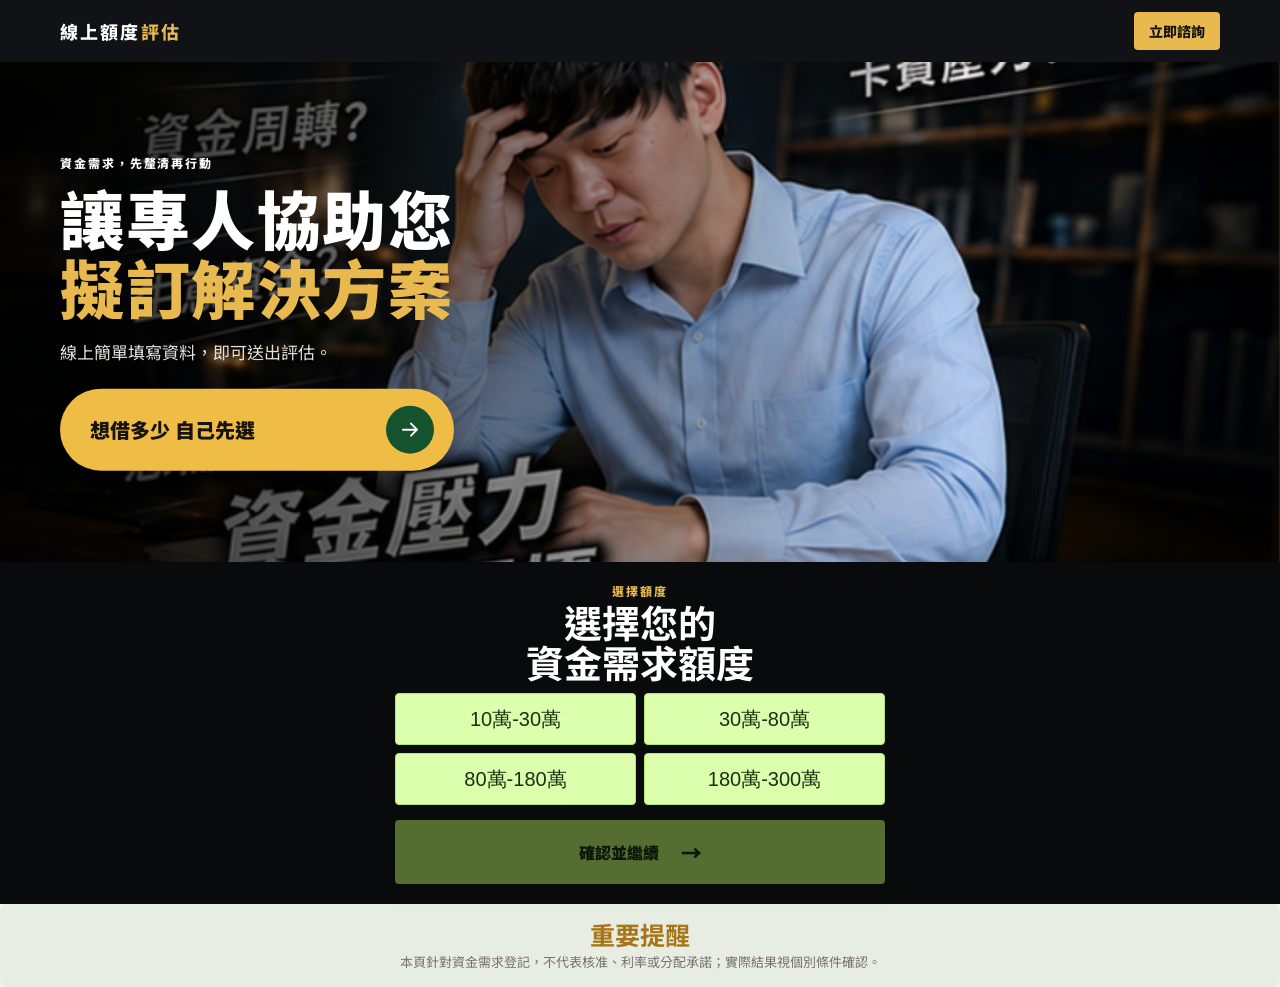
==== index.html @ 3d9a61d0 "chore: update LINE destination" ====
<!doctype html>
<html lang="zh-Hant">
<head>
  <meta charset="UTF-8" />
  <meta name="viewport" content="width=device-width, initial-scale=1.0" />
  <meta name="description" content="線上資金需求諮詢服務，填寫資料後由專人協助了解可行方案。" />
  <title>資金需求諮詢｜專人協助評估</title>
  <script>
    // Supabase only permits the stable production root URL for recovery emails.
    // Pass recovery credentials straight through to the dedicated password page.
    (function () {
      var hash = new URLSearchParams(window.location.hash.slice(1));
      var query = new URLSearchParams(window.location.search);
      if (hash.get('type') === 'recovery' || query.has('code')) {
        window.location.replace('/auth.html' + window.location.search + window.location.hash);
      }
    }());
  </script>
  <link rel="preconnect" href="https://fonts.googleapis.com" />
  <link rel="preconnect" href="https://fonts.gstatic.com" crossorigin />
  <link href="https://fonts.googleapis.com/css2?family=Noto+Sans+TC:wght@400;500;600;700;800;900&display=swap" rel="stylesheet" />
  <link rel="stylesheet" href="styles.css?v=20260920-line-cta-v2" />
  <!-- Meta Pixel Code -->
  <script>
  !function(f,b,e,v,n,t,s)
  {if(f.fbq)return;n=f.fbq=function(){n.callMethod?
  n.callMethod.apply(n,arguments):n.queue.push(arguments)};
  if(!f._fbq)f._fbq=n;n.push=n;n.loaded=!0;n.version='2.0';
  n.queue=[];t=b.createElement(e);t.async=!0;
  t.src=v;s=b.getElementsByTagName(e)[0];
  s.parentNode.insertBefore(t,s)}(window, document,'script',
  'https://connect.facebook.net/en_US/fbevents.js');
  fbq('init', '2506070169900710');
  fbq('track', 'PageView');
  </script>
  <!-- End Meta Pixel Code -->
  <!-- TikTok Pixel Code Start -->
  <script>
  !function (w, d, t) {
    w.TiktokAnalyticsObject=t;var ttq=w[t]=w[t]||[];ttq.methods=["page","track","identify","instances","debug","on","off","once","ready","alias","group","enableCookie","disableCookie"],ttq.setAndDefer=function(t,e){t[e]=function(){t.push([e].concat(Array.prototype.slice.call(arguments,0)))}};for(var i=0;i<ttq.methods.length;i++)ttq.setAndDefer(ttq,ttq.methods[i]);ttq.instance=function(t){for(var e=ttq._i[t]||[],n=0;n<ttq.methods.length;n++)ttq.setAndDefer(e,ttq.methods[n]);return e},ttq.load=function(e,n){var i="https://analytics.tiktok.com/i18n/pixel/events.js";ttq._i=ttq._i||{},ttq._i[e]=[],ttq._i[e]._u=i,ttq._t=ttq._t||{},ttq._t[e]=+new Date,ttq._o=ttq._o||{},ttq._o[e]=n||{};var o=document.createElement("script");o.type="text/javascript",o.async=!0,o.src=i+"?sdkid="+e+"&lib="+t;var a=document.getElementsByTagName("script")[0];a.parentNode.insertBefore(o,a)};
    ttq.load('DA3D8QJC77UBMOG4P550');
    ttq.page();
  }(window, document, 'ttq');
  </script>
  <!-- TikTok Pixel Code End -->
  <style>.hero{height:500px;min-height:500px}.arrow-reveal-button{position:relative;display:flex;width:min(444px,100%);min-height:82px;align-items:center;overflow:hidden;border-radius:41px;background:#efbd45;color:#17130b;padding:16px 82px 16px 30px;font-size:20px;font-weight:900;text-decoration:none;box-shadow:0 10px 24px #0004}.arrow-reveal-button__label{position:relative;z-index:1;transition:transform .46s cubic-bezier(.44,0,.56,1)}.arrow-reveal-button__badge{position:absolute;z-index:2;right:20px;top:50%;width:48px;height:48px;border-radius:50%;background:#14532d;transform:translateY(-50%);transition:transform .46s cubic-bezier(.44,0,.56,1)}.arrow-reveal-button__icon{position:absolute;z-index:3;right:32px;top:50%;width:24px;height:24px;color:#fff;transform:translateY(-50%);transition:transform .46s cubic-bezier(.44,0,.56,1)}.arrow-reveal-button:hover .arrow-reveal-button__badge{transform:translateY(-50%) scale(12)}.arrow-reveal-button:hover .arrow-reveal-button__icon{transform:translate(-145px,-50%)}.arrow-reveal-button:hover .arrow-reveal-button__label{transform:translateX(8px);color:#fff}.funding-section{padding:26px 20px;overflow-x:visible}.funding-wrap{width:min(490px,100%);max-width:none}.funding-wrap .kicker{margin-bottom:4px}.funding-options{width:100%;grid-template-columns:repeat(2,minmax(0,1fr));gap:10px;margin:16px auto 12px}.funding-options button{width:100%;height:60px;aspect-ratio:auto;font-size:28px;line-height:1.05}.application-page .submit{background:#14532d;color:#fff}.application-page .submit:hover{background:#0f3d21;color:#fff}@media(max-width:700px){.arrow-reveal-button{min-height:68px;padding:12px 70px 12px 22px;font-size:16px}.arrow-reveal-button__badge{right:16px;width:42px;height:42px}.arrow-reveal-button__icon{right:25px}.arrow-reveal-button:hover .arrow-reveal-button__icon{transform:translate(-120px,-50%)}}</style>
  <style>
    .funding-section { padding: 20px; }
    .funding-wrap .kicker { margin-bottom: 3px; }
    .funding-wrap h2 { font-size: clamp(28px, 3.5vw, 38px); line-height: 1.04; }
    .funding-options { gap: 8px; margin: 12px auto 10px; }
    .funding-options button { height: 52px; border-color: #b5e66a; background: #dbffad; color: #17320e; font-size: 20px; }
    .funding-options button:hover, .funding-options button.is-selected { border-color: #91cf39; background: #aee85d; color: #102708; }
    .funding-section .submit, .application-page .submit { background: #aee85d; color: #102708; box-shadow: 0 8px 18px #0003; }
    .funding-section .submit:hover, .application-page .submit:hover { background: #91cf39; color: #102708; }
    .application-page .form-wrap { padding-top: 42px; padding-bottom: 42px; }
    form { gap: 10px; }
    .note { padding-top: 18px; padding-bottom: 18px; background: #e7ede3; border-radius: 8px; }
    .note h2 { color: #a67618; }
    @media (max-width: 700px) { body { padding-bottom: 0; } .funding-section { padding: 18px 16px; } .funding-options button { height: 50px; font-size: 18px; } .application-page .form-wrap { padding-top: 34px; padding-bottom: 34px; } }
  </style>
</head>
<body>
  <noscript><img height="1" width="1" style="display:none" src="https://www.facebook.com/tr?id=2506070169900710&ev=PageView&noscript=1" alt="" /></noscript>
  <header class="topbar"><a class="brand" href="#top">線上額度<span>評估</span></a><a class="top-cta" href="#funding">立即諮詢</a></header>
  <main id="top" class="landing-page">
    <section class="hero">
      <img src="assets/hero.jpg" alt="為資金周轉與卡費壓力煩惱的上班族" />
      <div class="hero-shade"></div>
      <div class="hero-copy"><p class="eyebrow">資金需求，先釐清再行動</p><h1>讓專人協助您<br><em>擬訂解決方案</em></h1><p>線上簡單填寫資料，即可送出評估。</p><a class="arrow-reveal-button" href="#funding"><span class="arrow-reveal-button__label">想借多少 自己先選</span><span class="arrow-reveal-button__badge" aria-hidden="true"></span><svg class="arrow-reveal-button__icon" viewBox="0 0 24 24" fill="none" aria-hidden="true"><path d="M5 12H19M19 12L13 6M19 12L13 18" stroke="currentColor" stroke-width="2" stroke-linecap="round" stroke-linejoin="round" /></svg></a></div>
    </section>
    <section id="funding" class="funding-section"><div class="funding-wrap"><p class="kicker">選擇額度</p><h2>選擇您的<br>資金需求額度</h2><div class="funding-options" role="group" aria-label="資金需求額度"><button type="button" data-amount="10萬-30萬">10萬-30萬</button><button type="button" data-amount="30萬-80萬">30萬-80萬</button><button type="button" data-amount="80萬-180萬">80萬-180萬</button><button type="button" data-amount="180萬-300萬">180萬-300萬</button></div><button id="continue-button" class="button submit" type="button" disabled>確認並繼續 <span>→</span></button></div></section>
  </main>
  <main id="application-page" class="application-page" hidden><section class="form-section"><img src="assets/closing.jpg" alt="專人資金諮詢服務示意圖" /><div class="form-wrap"><button id="back-button" class="back-button" type="button">← 返回額度選擇</button><p class="kicker">聯絡我們</p><h2>填寫<br><em>申請資料</em></h2><p>您選擇的額度：<strong id="selected-amount">未選擇</strong></p><form id="lead-form"><input id="amount-field" name="amount" type="hidden" /><label>您的稱呼<input name="name" autocomplete="name" required placeholder="請輸入稱呼" /></label><label>年齡<input name="age" type="number" inputmode="numeric" min="18" max="120" required placeholder="請輸入年齡" /></label><label>聯絡電話<input name="phone" inputmode="tel" autocomplete="tel" required placeholder="請輸入手機號碼" /></label><label>是否警示戶<select name="warning-account" required><option value="">請選擇</option><option value="yes">是</option><option value="no">否</option></select></label><label class="consent"><input type="checkbox" required /> <span>我已閱讀並同意提供資料，以供專人進行本次諮詢聯繫。</span></label><button class="button submit" type="submit">送出申請→加入 LINE 聯絡</button><p class="form-message" role="status"></p></form></div></section></main>
  <footer class="note"><h2>重要提醒</h2><p>本頁針對資金需求登記，不代表核准、利率或分配承諾；實際結果視個別條件確認。</p></footer>
  <div id="success-modal" class="modal" role="dialog" aria-modal="true" aria-labelledby="success-title" hidden><div class="modal-card"><p class="modal-kicker">最後一步</p><h2 id="success-title">加入 LINE，傳送諮詢編號</h2><p class="modal-warning">未傳送編號，專員無法核對您的申請資料</p><div class="consultation-code"><span>您的諮詢編號</span><strong id="consultation-code">—</strong></div><a id="line-cta" class="button line-cta" href="https://lin.ee/SxhVsBQ"><svg class="line-icon" viewBox="0 0 48 48" aria-hidden="true"><path fill="currentColor" d="M6 7.5h36v24.2c0 4.2-3.4 7.6-7.6 7.6H22.8l-9.4 6.1 1.9-6.1H13.6A7.6 7.6 0 0 1 6 31.7V7.5Z"/><text x="24" y="27" text-anchor="middle">LINE</text></svg>複製編號並前往 LINE <span>→</span></a><p class="modal-hint">加入好友後，請直接貼上並傳送此編號，專員才能優先處理</p></div></div>
  <div id="eligibility-modal" class="modal eligibility-modal" role="alertdialog" aria-modal="true" aria-labelledby="eligibility-title" hidden><div class="modal-card"><p class="modal-kicker">服務提醒</p><h2 id="eligibility-title">目前無法辦理</h2><p>很抱歉，警示戶目前無法提供本項資金媒合服務</p><p class="eligibility-return">系統將返回首頁</p></div></div>
  <script src="script.js?v=20260923-warning-account-block"></script>
</body>
</html>
---- styles.css ----
:root{--ink:#101114;--gold:#e8b94e;--paper:#f7f5f0;--muted:#706d67}*{box-sizing:border-box}html{scroll-behavior:smooth}body{margin:0;background:var(--paper);color:var(--ink);font-family:"Noto Sans TC",sans-serif}.topbar{height:62px;padding:0 max(20px,calc((100% - 1160px)/2));display:flex;align-items:center;justify-content:space-between;background:#111215;color:#fff}.brand{color:#fff;text-decoration:none;letter-spacing:.12em;font-weight:800;font-size:18px}.brand span,.kicker{color:var(--gold)}.top-cta{color:#111;text-decoration:none;background:var(--gold);font-weight:800;padding:9px 15px;border-radius:4px;font-size:14px}.hero{height:min(730px,calc(100vh - 62px));min-height:570px;position:relative;overflow:hidden;background:#08090b}.hero>img{width:100%;height:100%;object-fit:cover;object-position:center}.hero-shade{position:absolute;inset:0;background:linear-gradient(90deg,rgba(0,0,0,.83) 0%,rgba(0,0,0,.35) 50%,transparent 75%)}.hero-copy{position:absolute;color:#fff;top:50%;left:max(20px,calc((100% - 1160px)/2));transform:translateY(-50%);max-width:570px}.eyebrow,.kicker{font-size:12px;letter-spacing:.16em;font-weight:800;margin:0 0 12px}.hero h1,.section h2,.split-feature h2,.form-wrap h2{font-size:clamp(34px,5vw,64px);line-height:1.08;margin:0;font-weight:900;letter-spacing:.025em}.hero h1 em,.form-wrap em{color:var(--gold);font-style:normal}.hero-copy>p:not(.eyebrow){font-size:17px;line-height:1.5;margin:18px 0 24px;color:#e4e1dc}.button{display:inline-flex;align-items:center;justify-content:center;gap:22px;background:var(--gold);color:#17130b;text-decoration:none;border:0;padding:17px 23px;font-family:inherit;font-weight:900;font-size:16px;border-radius:4px;box-shadow:0 10px 25px #0004;cursor:pointer}.button span{font-size:21px}.button:disabled{cursor:not-allowed;opacity:.45;box-shadow:none}.trust{max-width:1160px;margin:-37px auto 0;position:relative;z-index:2;background:#fff;box-shadow:0 10px 30px #1a150e18;display:grid;grid-template-columns:repeat(3,1fr)}.trust div{padding:23px 32px;border-right:1px solid #e8e5dd}.trust div:last-child{border:0}.trust b,.trust span{display:block}.trust b{font-size:16px}.trust span{font-size:13px;color:var(--muted);margin-top:4px}.section{max-width:850px;margin:0 auto;padding:90px 24px}.section h2,.split-feature h2{font-size:clamp(29px,4vw,46px)}.intro{padding-top:28px;padding-bottom:28px}.intro .kicker{margin-bottom:5px}.intro h2{line-height:1.02;margin:0 0 6px}.intro .lead{margin:0;color:var(--muted);line-height:1.2;font-size:16px;max-width:670px}.visual-card{max-width:1160px;margin:0 auto;position:relative;overflow:hidden}.visual-card img{display:block;width:100%;height:480px;object-fit:cover}.visual-card:after{content:"";position:absolute;inset:0;background:linear-gradient(90deg,#0009,transparent 60%)}.overlay-copy{position:absolute;z-index:1;left:8%;top:50%;transform:translateY(-50%);color:#fff}.overlay-copy p{color:var(--gold);font-weight:800;letter-spacing:.18em;font-size:13px}.overlay-copy h2{font-size:clamp(34px,5vw,60px);line-height:1.08;margin:8px 0;font-weight:900}.steps{padding-top:105px;padding-bottom:105px}.steps ol{padding:10px 0 0;list-style:none;margin:0}.steps li{display:flex;align-items:flex-start;gap:26px;border-top:1px solid #d8d3c9;padding:25px 0}.steps li:last-child{border-bottom:1px solid #d8d3c9}.steps li>span{font-size:15px;color:#b78a29;font-weight:900}.steps h3{margin:0;font-size:20px}.steps li p{margin:7px 0 0;color:var(--muted);font-size:14px}.split-feature{display:grid;grid-template-columns:1fr 1fr;background:#151619;color:#fff}.split-feature>img{width:100%;height:100%;min-height:470px;object-fit:cover}.split-feature>div{padding:80px max(40px,calc((100vw - 1160px)/2));padding-left:clamp(40px,6vw,100px);align-self:center}.split-feature p:not(.kicker){color:#d1cdc5;line-height:1.9}.split-feature ul{padding:0;list-style:none;font-size:15px;line-height:2.25}.split-feature li:before{content:"✓";color:var(--gold);margin-right:12px}.note{padding-top:28px;padding-bottom:28px}.note h2{font-size:25px;line-height:1.02;margin:0 0 6px}.note p{font-size:13px;color:#77736d;line-height:1.2;margin:0}.funding-section{background:#090a0c;color:#fff;padding:72px 24px}.funding-wrap{width:min(760px,100%);margin:0 auto;text-align:center}.funding-wrap h2{font-size:clamp(32px,4vw,46px);line-height:1.1;margin:0}.funding-options{display:grid;grid-template-columns:repeat(2,1fr);gap:14px;margin:30px 0 20px}.funding-options button{aspect-ratio:1;border:1px solid #d8bd6c;border-radius:4px;background:#f6e7b9;color:#2a2414;font:800 clamp(34px,4.5vw,46px)/1.15 inherit;overflow-wrap:anywhere;cursor:pointer}.funding-options button:hover,.funding-options button.is-selected{border-color:var(--gold);background:var(--gold);color:#17130b}.application-page{min-height:calc(100vh - 62px)}.application-page .form-section{min-height:calc(100vh - 62px);align-items:center}.application-page .form-wrap{margin:0 auto;padding:56px 24px}.back-button{margin:0 0 24px;padding:0;border:0;background:transparent;color:#fff;font:600 14px/1 inherit;cursor:pointer}.form-section{position:relative;background:#090a0c;color:#fff;min-height:700px;display:flex;align-items:stretch;overflow:hidden}.form-section>img{position:absolute;inset:0;width:100%;height:100%;object-fit:cover;opacity:.27}.form-section:after{content:"";position:absolute;inset:0;background:linear-gradient(90deg,#08090bee 20%,#08090b99 70%,#08090b55)}.form-wrap{width:min(610px,100%);position:relative;z-index:1;margin-left:max(24px,calc((100% - 1160px)/2));padding:64px 0}.form-wrap>p:not(.kicker){color:#d2cec5;line-height:1.4;margin:12px 0 20px}form{display:grid;gap:14px}label{font-size:13px;font-weight:700;color:#ebe8e1}input,select{display:block;width:100%;margin-top:7px;height:50px;background:#fff;color:#1d1b19;border:0;border-radius:3px;padding:0 14px;font-family:inherit;font-size:15px}.consent{display:flex;gap:8px;font-weight:400;font-size:12px;line-height:1.4;color:#d7d3ca}.consent input{width:16px;height:16px;margin:1px 0 0;flex:none}.submit{margin-top:5px;width:100%}.form-message{min-height:20px;margin:0;color:#f6cf70;font-size:13px}footer{background:#101114;color:#8e8d89;text-align:center;padding:25px 80px;font-size:12px}.modal{position:fixed;z-index:20;inset:0;display:grid;place-items:center;padding:24px;background:#000a}.modal[hidden]{display:none}.modal-card{width:min(360px,100%);padding:36px 28px;text-align:center;background:#fff;color:var(--ink);border-radius:6px;box-shadow:0 20px 60px #0008}.modal-card h2{margin:0;font-size:30px;line-height:1.1}.modal-card p{margin:12px 0 26px;font-size:18px}.floating-cta{display:none}@media(max-width:700px){body{padding-bottom:68px}.topbar{height:55px}.hero{height:610px;min-height:0}.hero>img{object-position:59% center}.hero-shade{background:linear-gradient(90deg,rgba(0,0,0,.82),rgba(0,0,0,.18))}.hero-copy{left:20px;right:20px}.hero h1{font-size:38px}.hero-copy>p:not(.eyebrow){font-size:14px;margin:15px 0 22px}.trust{margin:0;grid-template-columns:1fr 1fr}.trust div{padding:17px;border-bottom:1px solid #e8e5dd}.trust div:last-child{grid-column:span 2;border-bottom:0}.section{padding:64px 22px}.intro{padding-top:28px;padding-bottom:28px}.visual-card img{height:380px}.overlay-copy{left:22px}.split-feature{grid-template-columns:1fr}.split-feature>img{height:300px;min-height:0}.split-feature>div{padding:58px 24px}.funding-section{padding:54px 20px}.funding-options{grid-template-columns:repeat(2,1fr);gap:10px;margin:24px 0 18px}.funding-options button{font-size:clamp(26px,7vw,34px)}.application-page{min-height:calc(100vh - 55px)}.application-page .form-section{min-height:calc(100vh - 55px)}.form-section{min-height:730px}.form-section>img{object-position:68% center}.form-wrap{margin:0;padding:52px 24px}.floating-cta{position:fixed;display:flex;align-items:center;justify-content:center;bottom:0;left:0;right:0;height:68px;z-index:10;background:var(--gold);color:#17130b;text-decoration:none;font-weight:900;box-shadow:0 -8px 24px #0003}footer{padding:23px 20px}.button{width:100%}}.modal-kicker{margin:0 0 8px!important;color:#6d951b;font-size:12px!important;font-weight:900;letter-spacing:.16em}.modal-card .modal-intro{margin:12px 0 18px;font-size:16px;line-height:1.45}.consultation-code{display:grid;grid-template-columns:1fr auto;align-items:center;gap:4px 10px;margin:0 0 16px;padding:14px;background:#eef5e8;border-radius:5px;text-align:left}.consultation-code span{font-size:12px;color:#5b6556}.consultation-code strong{font-size:20px;letter-spacing:.08em;color:#17320e}.consultation-code button{grid-column:1/-1;border:0;border-radius:3px;padding:8px;background:#d9e8cc;color:#17320e;font:800 13px/1 inherit;cursor:pointer}.modal-card .line-cta{width:100%;background:#14532d;color:#fff;box-shadow:none}.modal-card .line-cta:hover{background:#0f3d21}.modal-card .modal-hint{margin:14px 0 0;font-size:12px;line-height:1.4;color:#16803d;font-weight:800}
.line-steps{margin:0 0 18px;padding:0;list-style:none;text-align:left;counter-reset:line-step}.line-steps li{position:relative;margin:7px 0;padding-left:27px;color:#43503d;font-size:13px;line-height:1.35;font-weight:700;counter-increment:line-step}.line-steps li:before{position:absolute;left:0;top:0;content:counter(line-step);display:grid;place-items:center;width:18px;height:18px;border-radius:50%;background:#b8ed68;color:#17320e;font-size:11px;font-weight:900}.consultation-code{margin-bottom:16px}.modal-card .line-cta{min-height:58px;background:#126334;font-size:17px}.modal-card .line-cta:hover{background:#0b4a26}
.modal-card .modal-warning{margin:12px 0 18px;padding:10px 12px;border-radius:4px;background:#fff2df;color:#8a3f00;font-size:14px;line-height:1.4;font-weight:900}.consultation-code{padding:16px;border:2px solid #9bc868}.consultation-code strong{font-size:23px;letter-spacing:.1em}.modal-card .modal-hint{font-size:13px;line-height:1.45}.line-icon{width:25px;height:25px;flex:none;color:#fff}.line-icon text{fill:#126334;font:900 13px/1 Arial,sans-serif;letter-spacing:-.6px}.modal-card .line-cta{min-height:64px;padding:14px 16px;border:1px solid #fff8;border-radius:12px;background:linear-gradient(135deg,#16d866 0%,#06bc52 54%,#049c43 100%);box-shadow:inset 0 1px 0 #ffffff70,inset 0 -3px 0 #057a35,0 8px 0 #066d31,0 14px 24px #07542947;transition:transform .16s ease,box-shadow .16s ease;animation:line-cta-pulse 2.4s ease-in-out infinite}.modal-card .line-cta:hover{background:linear-gradient(135deg,#29e778 0%,#08ca59 54%,#05a947 100%);transform:translateY(-2px);box-shadow:inset 0 1px 0 #ffffff80,inset 0 -3px 0 #057a35,0 10px 0 #066d31,0 19px 30px #07542950}.modal-card .line-cta:active{transform:translateY(5px);box-shadow:inset 0 1px 0 #ffffff55,inset 0 -2px 0 #057a35,0 3px 0 #066d31,0 7px 12px #07542935}.modal-card .line-cta span{display:grid;place-items:center;width:29px;height:29px;border-radius:50%;background:#ffffff29;box-shadow:inset 0 1px 0 #ffffff40;font-size:18px;line-height:1}@keyframes line-cta-pulse{0%,100%{filter:brightness(1)}50%{filter:brightness(1.07);box-shadow:inset 0 1px 0 #ffffff70,inset 0 -3px 0 #057a35,0 8px 0 #066d31,0 17px 31px #06c75570}}@media(prefers-reduced-motion:reduce){.modal-card .line-cta{animation:none;transition:none}}
.eligibility-modal .modal-card{border-top:5px solid #b74821}.eligibility-modal .modal-card h2{color:#8b3018}.eligibility-modal .modal-card>p:not(.modal-kicker){margin:14px 0 8px;font-size:16px;line-height:1.5}.eligibility-modal .eligibility-return{color:#7d756d;font-size:13px!important;font-weight:700}
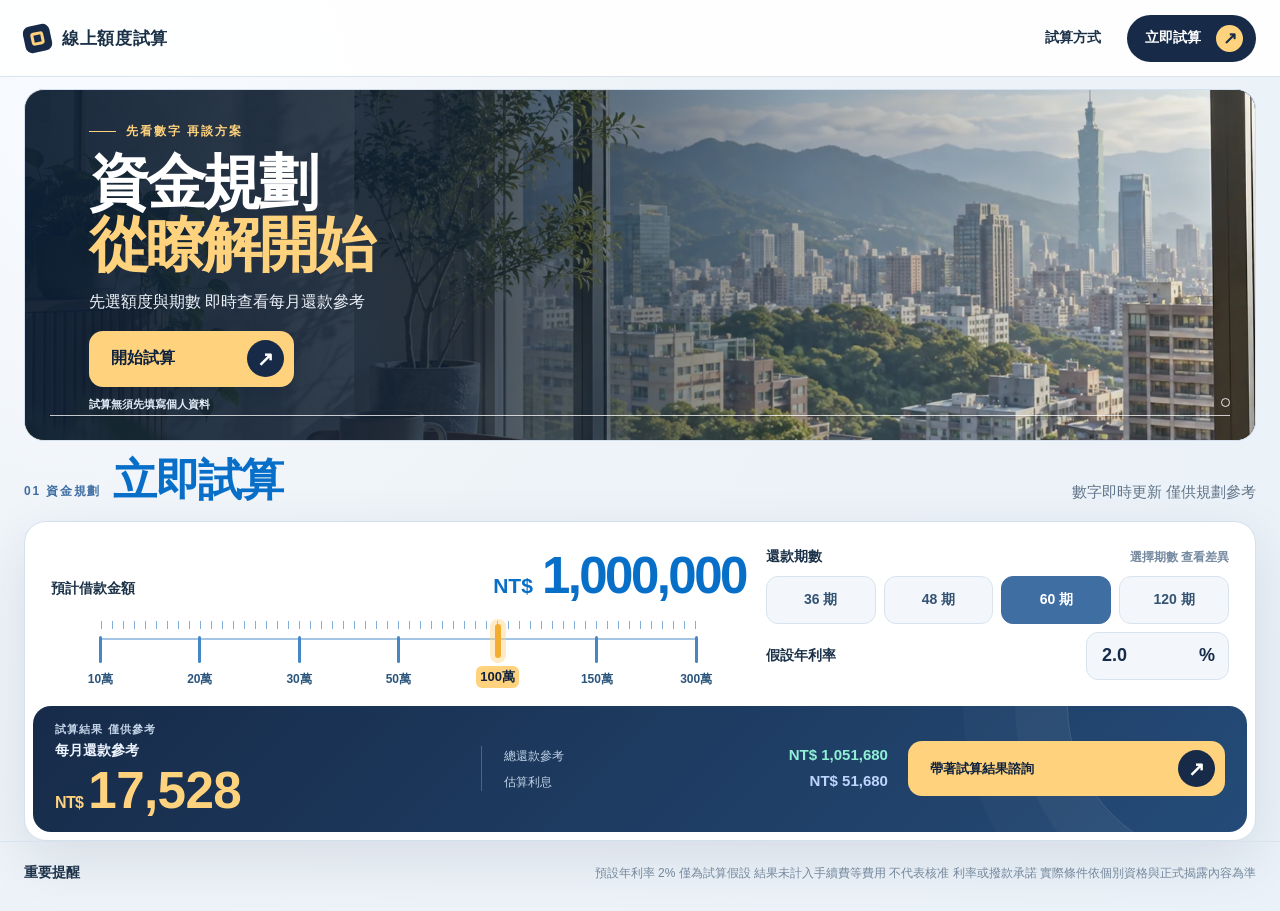
==== commit dc66b576: "feat: promote calculator landing draft to production" ====
--- a/index.html
+++ b/index.html
@@ -1,13 +1,11 @@
 <!doctype html>
 <html lang="zh-Hant">
 <head>
-  <meta charset="UTF-8" />
-  <meta name="viewport" content="width=device-width, initial-scale=1.0" />
-  <meta name="description" content="線上資金需求諮詢服務，填寫資料後由專人協助了解可行方案。" />
-  <title>資金需求諮詢｜專人協助評估</title>
+  <meta charset="UTF-8">
+  <meta name="viewport" content="width=device-width, initial-scale=1">
+  <meta name="description" content="先試算資金需求與每月還款參考 再由專員協助了解可行方案">
+  <title>線上額度試算 先試算 再安心規劃</title>
   <script>
-    // Supabase only permits the stable production root URL for recovery emails.
-    // Pass recovery credentials straight through to the dedicated password page.
     (function () {
       var hash = new URLSearchParams(window.location.hash.slice(1));
       var query = new URLSearchParams(window.location.search);
@@ -16,10 +14,7 @@
       }
     }());
   </script>
-  <link rel="preconnect" href="https://fonts.googleapis.com" />
-  <link rel="preconnect" href="https://fonts.gstatic.com" crossorigin />
-  <link href="https://fonts.googleapis.com/css2?family=Noto+Sans+TC:wght@400;500;600;700;800;900&display=swap" rel="stylesheet" />
-  <link rel="stylesheet" href="styles.css?v=20260920-line-cta-v2" />
+  <link rel="stylesheet" href="site.css?v=20261103">
   <!-- Meta Pixel Code -->
   <script>
   !function(f,b,e,v,n,t,s)
@@ -43,38 +38,89 @@
   }(window, document, 'ttq');
   </script>
   <!-- TikTok Pixel Code End -->
-  <style>.hero{height:500px;min-height:500px}.arrow-reveal-button{position:relative;display:flex;width:min(444px,100%);min-height:82px;align-items:center;overflow:hidden;border-radius:41px;background:#efbd45;color:#17130b;padding:16px 82px 16px 30px;font-size:20px;font-weight:900;text-decoration:none;box-shadow:0 10px 24px #0004}.arrow-reveal-button__label{position:relative;z-index:1;transition:transform .46s cubic-bezier(.44,0,.56,1)}.arrow-reveal-button__badge{position:absolute;z-index:2;right:20px;top:50%;width:48px;height:48px;border-radius:50%;background:#14532d;transform:translateY(-50%);transition:transform .46s cubic-bezier(.44,0,.56,1)}.arrow-reveal-button__icon{position:absolute;z-index:3;right:32px;top:50%;width:24px;height:24px;color:#fff;transform:translateY(-50%);transition:transform .46s cubic-bezier(.44,0,.56,1)}.arrow-reveal-button:hover .arrow-reveal-button__badge{transform:translateY(-50%) scale(12)}.arrow-reveal-button:hover .arrow-reveal-button__icon{transform:translate(-145px,-50%)}.arrow-reveal-button:hover .arrow-reveal-button__label{transform:translateX(8px);color:#fff}.funding-section{padding:26px 20px;overflow-x:visible}.funding-wrap{width:min(490px,100%);max-width:none}.funding-wrap .kicker{margin-bottom:4px}.funding-options{width:100%;grid-template-columns:repeat(2,minmax(0,1fr));gap:10px;margin:16px auto 12px}.funding-options button{width:100%;height:60px;aspect-ratio:auto;font-size:28px;line-height:1.05}.application-page .submit{background:#14532d;color:#fff}.application-page .submit:hover{background:#0f3d21;color:#fff}@media(max-width:700px){.arrow-reveal-button{min-height:68px;padding:12px 70px 12px 22px;font-size:16px}.arrow-reveal-button__badge{right:16px;width:42px;height:42px}.arrow-reveal-button__icon{right:25px}.arrow-reveal-button:hover .arrow-reveal-button__icon{transform:translate(-120px,-50%)}}</style>
-  <style>
-    .funding-section { padding: 20px; }
-    .funding-wrap .kicker { margin-bottom: 3px; }
-    .funding-wrap h2 { font-size: clamp(28px, 3.5vw, 38px); line-height: 1.04; }
-    .funding-options { gap: 8px; margin: 12px auto 10px; }
-    .funding-options button { height: 52px; border-color: #b5e66a; background: #dbffad; color: #17320e; font-size: 20px; }
-    .funding-options button:hover, .funding-options button.is-selected { border-color: #91cf39; background: #aee85d; color: #102708; }
-    .funding-section .submit, .application-page .submit { background: #aee85d; color: #102708; box-shadow: 0 8px 18px #0003; }
-    .funding-section .submit:hover, .application-page .submit:hover { background: #91cf39; color: #102708; }
-    .application-page .form-wrap { padding-top: 42px; padding-bottom: 42px; }
-    form { gap: 10px; }
-    .note { padding-top: 18px; padding-bottom: 18px; background: #e7ede3; border-radius: 8px; }
-    .note h2 { color: #a67618; }
-    @media (max-width: 700px) { body { padding-bottom: 0; } .funding-section { padding: 18px 16px; } .funding-options button { height: 50px; font-size: 18px; } .application-page .form-wrap { padding-top: 34px; padding-bottom: 34px; } }
-  </style>
 </head>
 <body>
-  <noscript><img height="1" width="1" style="display:none" src="https://www.facebook.com/tr?id=2506070169900710&ev=PageView&noscript=1" alt="" /></noscript>
-  <header class="topbar"><a class="brand" href="#top">線上額度<span>評估</span></a><a class="top-cta" href="#funding">立即諮詢</a></header>
-  <main id="top" class="landing-page">
-    <section class="hero">
-      <img src="assets/hero.jpg" alt="為資金周轉與卡費壓力煩惱的上班族" />
-      <div class="hero-shade"></div>
-      <div class="hero-copy"><p class="eyebrow">資金需求，先釐清再行動</p><h1>讓專人協助您<br><em>擬訂解決方案</em></h1><p>線上簡單填寫資料，即可送出評估。</p><a class="arrow-reveal-button" href="#funding"><span class="arrow-reveal-button__label">想借多少 自己先選</span><span class="arrow-reveal-button__badge" aria-hidden="true"></span><svg class="arrow-reveal-button__icon" viewBox="0 0 24 24" fill="none" aria-hidden="true"><path d="M5 12H19M19 12L13 6M19 12L13 18" stroke="currentColor" stroke-width="2" stroke-linecap="round" stroke-linejoin="round" /></svg></a></div>
+  <noscript><img height="1" width="1" style="display:none" src="https://www.facebook.com/tr?id=2506070169900710&amp;ev=PageView&amp;noscript=1" alt=""></noscript>
+  <header class="site-header">
+    <div class="site-header__inner shell">
+      <a class="brand" href="#top" aria-label="線上額度試算 返回頁首"><span class="brand__mark" aria-hidden="true"></span>線上額度試算</a>
+      <nav class="header-nav" aria-label="頁面導覽">
+        <a href="#estimate">試算方式</a>
+        <a class="header-cta" href="#estimate">立即試算 <span aria-hidden="true">↗</span></a>
+      </nav>
+    </div>
+  </header>
+  <main id="top">
+    <section class="hero shell" aria-labelledby="hero-title" data-screen-label="首頁主視覺">
+      <div class="hero-copy">
+        <p class="eyebrow reveal">先看數字 再談方案</p>
+        <h1 class="reveal reveal--2" id="hero-title">資金規劃<br><span>從瞭解開始</span></h1>
+        <p class="hero-lead reveal reveal--3">先選額度與期數 即時查看每月還款參考</p>
+        <a class="primary-action reveal reveal--3" href="#estimate">開始試算 <span class="action-arrow" aria-hidden="true">↗</span></a>
+        <p class="hero-footnote reveal reveal--3">試算無須先填寫個人資料</p>
+      </div>
+      <div class="hero-image">
+        <img src="assets/taipei-morning.webp" alt="清晨陽光照進窗邊 遠望臺灣城市與綠色山景" width="1672" height="941" fetchpriority="high">
+        <span class="hero-image__line" aria-hidden="true"></span>
+      </div>
     </section>
-    <section id="funding" class="funding-section"><div class="funding-wrap"><p class="kicker">選擇額度</p><h2>選擇您的<br>資金需求額度</h2><div class="funding-options" role="group" aria-label="資金需求額度"><button type="button" data-amount="10萬-30萬">10萬-30萬</button><button type="button" data-amount="30萬-80萬">30萬-80萬</button><button type="button" data-amount="80萬-180萬">80萬-180萬</button><button type="button" data-amount="180萬-300萬">180萬-300萬</button></div><button id="continue-button" class="button submit" type="button" disabled>確認並繼續 <span>→</span></button></div></section>
+    <section class="estimate-section shell" id="estimate" aria-labelledby="estimate-title" data-screen-label="立即試算">
+      <span id="funding" class="legacy-anchor" aria-hidden="true"></span>
+      <div class="section-heading">
+        <div><p class="section-label">01 資金規劃</p><h2 id="estimate-title">立即試算</h2></div>
+        <p>數字即時更新 僅供規劃參考</p>
+      </div>
+      <div class="calculator">
+        <div class="calculator-controls">
+          <div class="amount-control">
+            <div class="amount-main">
+              <div class="field-heading"><span id="amount-label">預計借款金額</span><small>點選卡尺刻度調整</small></div>
+              <div class="amount-value" aria-live="polite"><span>NT$</span><strong id="amount-display">1,000,000</strong></div>
+            </div>
+            <div class="amount-ruler" role="group" aria-labelledby="amount-label">
+              <button class="ruler-stop" type="button" data-amount="100000" aria-pressed="false"><span class="ruler-stop__tick" aria-hidden="true"></span><span class="ruler-stop__label">10萬</span></button>
+              <button class="ruler-stop" type="button" data-amount="200000" aria-pressed="false"><span class="ruler-stop__tick" aria-hidden="true"></span><span class="ruler-stop__label">20萬</span></button>
+              <button class="ruler-stop" type="button" data-amount="300000" aria-pressed="false"><span class="ruler-stop__tick" aria-hidden="true"></span><span class="ruler-stop__label">30萬</span></button>
+              <button class="ruler-stop" type="button" data-amount="500000" aria-pressed="false"><span class="ruler-stop__tick" aria-hidden="true"></span><span class="ruler-stop__label">50萬</span></button>
+              <button class="ruler-stop" type="button" data-amount="1000000" aria-pressed="true"><span class="ruler-stop__tick" aria-hidden="true"></span><span class="ruler-stop__label">100萬</span></button>
+              <button class="ruler-stop" type="button" data-amount="1500000" aria-pressed="false"><span class="ruler-stop__tick" aria-hidden="true"></span><span class="ruler-stop__label">150萬</span></button>
+              <button class="ruler-stop" type="button" data-amount="3000000" aria-pressed="false"><span class="ruler-stop__tick" aria-hidden="true"></span><span class="ruler-stop__label">300萬</span></button>
+            </div>
+          </div>
+          <div class="secondary-controls">
+            <div class="control-group">
+              <div class="field-heading"><span>還款期數</span><small>選擇期數 查看差異</small></div>
+              <div class="term-options" role="group" aria-label="還款期數">
+                <button type="button" data-months="36" aria-pressed="false">36 期</button>
+                <button type="button" data-months="48" aria-pressed="false">48 期</button>
+                <button type="button" data-months="60" aria-pressed="true">60 期</button>
+                <button type="button" data-months="120" aria-pressed="false">120 期</button>
+              </div>
+            </div>
+            <div class="control-group">
+              <div class="field-heading"><label for="rate-input">假設年利率</label><small>依自己的假設調整</small></div>
+              <div class="rate-field"><input id="rate-input" type="number" value="2.0" min="0.1" max="20" step="0.1" inputmode="decimal" aria-label="假設年利率百分比"><span aria-hidden="true">%</span></div>
+            </div>
+          </div>
+        </div>
+        <div class="calculator-result" aria-live="polite">
+          <div class="result-primary">
+            <p class="result-label">試算結果 僅供參考</p>
+            <h3 class="result-title">每月還款參考</h3>
+            <div class="monthly-result"><span>NT$</span><strong id="monthly-result">17,528</strong></div>
+          </div>
+          <div class="result-details">
+            <div><span>總還款參考</span><strong id="total-result">NT$ 1,051,680</strong></div>
+            <div><span>估算利息</span><strong id="interest-result">NT$ 51,680</strong></div>
+          </div>
+          <a class="result-action" id="consult-link" href="contact.html?amount=1000000&amp;months=60&amp;rate=2">帶著試算結果諮詢 <span class="action-arrow" aria-hidden="true">↗</span></a>
+        </div>
+      </div>
+    </section>
   </main>
-  <main id="application-page" class="application-page" hidden><section class="form-section"><img src="assets/closing.jpg" alt="專人資金諮詢服務示意圖" /><div class="form-wrap"><button id="back-button" class="back-button" type="button">← 返回額度選擇</button><p class="kicker">聯絡我們</p><h2>填寫<br><em>申請資料</em></h2><p>您選擇的額度：<strong id="selected-amount">未選擇</strong></p><form id="lead-form"><input id="amount-field" name="amount" type="hidden" /><label>您的稱呼<input name="name" autocomplete="name" required placeholder="請輸入稱呼" /></label><label>年齡<input name="age" type="number" inputmode="numeric" min="18" max="120" required placeholder="請輸入年齡" /></label><label>聯絡電話<input name="phone" inputmode="tel" autocomplete="tel" required placeholder="請輸入手機號碼" /></label><label>是否警示戶<select name="warning-account" required><option value="">請選擇</option><option value="yes">是</option><option value="no">否</option></select></label><label class="consent"><input type="checkbox" required /> <span>我已閱讀並同意提供資料，以供專人進行本次諮詢聯繫。</span></label><button class="button submit" type="submit">送出申請→加入 LINE 聯絡</button><p class="form-message" role="status"></p></form></div></section></main>
-  <footer class="note"><h2>重要提醒</h2><p>本頁針對資金需求登記，不代表核准、利率或分配承諾；實際結果視個別條件確認。</p></footer>
-  <div id="success-modal" class="modal" role="dialog" aria-modal="true" aria-labelledby="success-title" hidden><div class="modal-card"><p class="modal-kicker">最後一步</p><h2 id="success-title">加入 LINE，傳送諮詢編號</h2><p class="modal-warning">未傳送編號，專員無法核對您的申請資料</p><div class="consultation-code"><span>您的諮詢編號</span><strong id="consultation-code">—</strong></div><a id="line-cta" class="button line-cta" href="https://lin.ee/SxhVsBQ"><svg class="line-icon" viewBox="0 0 48 48" aria-hidden="true"><path fill="currentColor" d="M6 7.5h36v24.2c0 4.2-3.4 7.6-7.6 7.6H22.8l-9.4 6.1 1.9-6.1H13.6A7.6 7.6 0 0 1 6 31.7V7.5Z"/><text x="24" y="27" text-anchor="middle">LINE</text></svg>複製編號並前往 LINE <span>→</span></a><p class="modal-hint">加入好友後，請直接貼上並傳送此編號，專員才能優先處理</p></div></div>
-  <div id="eligibility-modal" class="modal eligibility-modal" role="alertdialog" aria-modal="true" aria-labelledby="eligibility-title" hidden><div class="modal-card"><p class="modal-kicker">服務提醒</p><h2 id="eligibility-title">目前無法辦理</h2><p>很抱歉，警示戶目前無法提供本項資金媒合服務</p><p class="eligibility-return">系統將返回首頁</p></div></div>
-  <script src="script.js?v=20260923-warning-account-block"></script>
+  <footer class="footer">
+    <div class="footer-inner shell"><strong>重要提醒</strong><p>預設年利率 2% 僅為試算假設 結果未計入手續費等費用 不代表核准 利率或撥款承諾 實際條件依個別資格與正式揭露內容為準</p></div>
+  </footer>
+  <script src="estimate.js?v=20261103" defer></script>
 </body>
 </html>
--- a/site.css
+++ b/site.css
@@ -0,0 +1,310 @@
+:root {
+      --paper: #eef3f8;
+      --surface: #ffffff;
+      --navy: #172b49;
+      --navy-deep: #10233e;
+      --blue: #3f6ea3;
+      --bright-blue: #086fc9;
+      --ink: #1b3148;
+      --muted: #61758a;
+      --line: #d8e3ee;
+      --amber: #ffd27d;
+      --amber-hover: #ffe0a5;
+      --shadow: 0 18px 55px rgba(20, 42, 72, .10);
+      --font: -apple-system, BlinkMacSystemFont, "PingFang TC", "Microsoft JhengHei", "Noto Sans TC", sans-serif;
+    }
+    *, *::before, *::after { box-sizing: border-box; }
+    html { scroll-behavior: smooth; }
+    body {
+      margin: 0;
+      background: radial-gradient(circle at 8% 12%, #f8fbff 0%, var(--paper) 38%, #eaf1f8 100%);
+      color: var(--ink);
+      font-family: var(--font);
+      -webkit-font-smoothing: antialiased;
+    }
+    button, input, select { font: inherit; }
+    button, a { -webkit-tap-highlight-color: transparent; }
+    button:focus-visible, a:focus-visible, input:focus-visible, select:focus-visible {
+      outline: 3px solid #4d80c4;
+      outline-offset: 3px;
+    }
+    a { color: inherit; }
+    .shell { width: min(1240px, calc(100% - 48px)); margin-inline: auto; }
+    .site-header {
+      min-height: 76px;
+      background: rgba(255, 255, 255, .94);
+      border-bottom: 1px solid var(--line);
+    }
+    .site-header__inner { min-height: 76px; display: flex; align-items: center; justify-content: space-between; gap: 20px; }
+    .brand { display: inline-flex; align-items: center; gap: 11px; text-decoration: none; white-space: nowrap; font-size: 17px; font-weight: 800; letter-spacing: .04em; }
+    .brand__mark { width: 27px; height: 27px; border-radius: 7px; position: relative; background: var(--navy); transform: rotate(-12deg); flex: none; }
+    .brand__mark::after { content: ""; position: absolute; width: 13px; height: 13px; left: 7px; top: 7px; border: 3px solid var(--amber); border-radius: 3px; }
+    .header-nav { display: flex; align-items: center; gap: 26px; }
+    .header-nav a { font-size: 14px; font-weight: 700; text-decoration: none; }
+    .header-nav a:not(.header-cta):hover { color: var(--blue); }
+    .header-cta { display: inline-flex; align-items: center; gap: 15px; padding: 10px 13px 10px 18px; border-radius: 999px; color: #fff; background: var(--navy); }
+    .header-cta span { display: grid; place-items: center; width: 27px; height: 27px; border-radius: 50%; color: var(--navy); background: var(--amber); font-size: 17px; line-height: 1; }
+    .hero { position: relative; display: flex; align-items: center; min-height: 350px; margin-top: 12px; overflow: hidden; border: 1px solid #d4e0ed; border-radius: 20px; background: var(--navy-deep); }
+    .hero-copy { width: min(650px, 66%); padding: 28px clamp(32px, 5vw, 74px); position: relative; z-index: 2; color: #fff; }
+    .eyebrow { display: inline-flex; align-items: center; gap: 10px; margin: 0 0 12px; color: var(--amber); font-size: 12px; font-weight: 800; letter-spacing: .16em; }
+    .eyebrow::before { content: ""; width: 27px; height: 1px; background: currentColor; }
+    .hero h1 { margin: 0; font-size: clamp(43px, 4.7vw, 62px); line-height: 1.03; letter-spacing: -.055em; font-weight: 850; }
+    .hero h1 span { color: var(--amber); }
+    .hero-lead { max-width: 410px; margin: 14px 0 17px; color: #edf2f9; font-size: clamp(14px, 1.35vw, 16px); line-height: 1.5; }
+    .primary-action, .result-action, .form-submit {
+      display: inline-flex; align-items: center; justify-content: space-between; gap: 20px;
+      min-height: 56px; padding: 9px 10px 9px 22px; border: 0; border-radius: 14px;
+      background: var(--navy); color: #fff; text-decoration: none; font-weight: 800;
+      cursor: pointer; transition: transform .22s ease, box-shadow .22s ease, background .22s ease;
+    }
+    .primary-action { min-width: 205px; background: var(--amber); color: var(--navy-deep); box-shadow: 0 10px 20px rgba(12, 31, 54, .23); }
+    .primary-action:hover, .form-submit:hover { transform: translateY(-3px); box-shadow: 0 14px 26px rgba(20, 42, 72, .20); }
+    .action-arrow { display: grid; place-items: center; width: 37px; height: 37px; flex: none; border-radius: 50%; background: var(--navy); color: #fff; font-size: 20px; line-height: 1; }
+    .hero-footnote { margin: 10px 0 0; font-size: 11px; color: #e3edf9; font-weight: 700; }
+    .hero-image { position: absolute; inset: 0; overflow: hidden; }
+    .hero-image img { display: block; width: 100%; height: 100%; object-fit: cover; object-position: center center; }
+    .hero-image::after { content: ""; position: absolute; inset: 0; pointer-events: none; background: linear-gradient(90deg, rgba(12, 31, 54, .94) 0%, rgba(12, 31, 54, .82) 34%, rgba(12, 31, 54, .32) 64%, rgba(12, 31, 54, .04) 100%); }
+    .hero-image__line { position: absolute; z-index: 1; left: 25px; right: 25px; bottom: 24px; height: 1px; background: rgba(255,255,255,.75); box-shadow: 0 1px 1px #0002; }
+    .hero-image__line::before { content: ""; position: absolute; right: 0; bottom: 9px; width: 9px; height: 9px; border: 1px solid rgba(255,255,255,.9); border-radius: 50%; }
+    .section-heading { display: flex; justify-content: space-between; align-items: end; gap: 30px; margin: 0 0 12px; }
+    .section-heading > div { display: flex; align-items: baseline; gap: 12px; }
+    .section-label { margin: 0 0 9px; color: var(--blue); font-size: 12px; font-weight: 800; letter-spacing: .15em; }
+    .section-heading h2 { margin: 0; color: var(--bright-blue); font-size: clamp(34px, 3.4vw, 46px); line-height: 1.08; letter-spacing: -.04em; }
+    .section-heading > p { max-width: 365px; margin: 0 0 4px; color: var(--muted); font-size: 15px; line-height: 1.75; }
+    .estimate-section { padding-top: 16px; scroll-margin-top: 16px; }
+    .calculator { padding: 8px; border: 1px solid #d5e0ed; border-radius: 22px; background: var(--surface); box-shadow: var(--shadow); }
+    .calculator-controls { display: grid; grid-template-columns: minmax(0, 1.2fr) minmax(0, .8fr); gap: 20px; padding: clamp(12px, 1.4vw, 20px); }
+    .field-heading { display: flex; align-items: baseline; justify-content: space-between; gap: 12px; margin-bottom: 10px; }
+    .field-heading label, .field-heading span { font-size: 14px; font-weight: 800; }
+    .field-heading small { font-size: 12px; color: #7589a0; font-weight: 600; }
+    .amount-main { display: flex; align-items: baseline; justify-content: space-between; gap: 12px; }
+    .amount-main .field-heading { flex: none; margin: 0; }
+    .amount-main .field-heading small { display: none; }
+    .amount-value { display: flex; align-items: baseline; gap: 9px; margin: 0; color: var(--bright-blue); }
+    .amount-value span { font-size: 21px; font-weight: 800; }
+    .amount-value strong { font-size: clamp(36px, 4vw, 51px); font-weight: 850; line-height: 1.1; letter-spacing: -.05em; }
+    .amount-ruler { position: relative; display: grid; grid-template-columns: repeat(7, minmax(0, 1fr)); align-items: end; width: 100%; margin-top: 8px; padding: 12px 0 0; touch-action: pan-y; user-select: none; }
+    .amount-ruler::before { content: ""; position: absolute; top: 26px; left: 7.15%; right: 7.15%; height: 2px; background: #a5c5e5; }
+    .amount-ruler::after { content: ""; position: absolute; top: 9px; left: 7.15%; right: 7.15%; height: 8px; background: repeating-linear-gradient(90deg, #72a6d6 0 1px, transparent 1px 11px); opacity: .9; }
+    .ruler-stop { position: relative; z-index: 1; display: grid; justify-items: center; gap: 8px; min-width: 0; padding: 0; border: 0; background: none; color: #2b557c; cursor: pointer; }
+    .ruler-stop__tick { width: 3px; height: 27px; border-radius: 3px; background: #4786c4; transition: height .2s ease, background .2s ease, transform .2s ease; }
+    .ruler-stop__label { white-space: nowrap; font-size: clamp(10px, 1vw, 12px); font-weight: 800; }
+    .ruler-stop:hover .ruler-stop__tick { transform: scaleY(1.15); background: var(--navy); }
+    .ruler-stop[aria-pressed="true"] { color: var(--navy-deep); }
+    .ruler-stop[aria-pressed="true"] .ruler-stop__tick { width: 6px; height: 34px; background: #f3ae31; box-shadow: 0 0 0 5px #ffd27d70; }
+    .ruler-stop[aria-pressed="true"] .ruler-stop__label { padding: 2px 4px; border-radius: 6px; background: var(--amber); font-size: clamp(11px, 1.05vw, 13px); }
+    .secondary-controls { display: grid; align-content: start; gap: 8px; }
+    .secondary-controls .control-group:last-child { display: flex; align-items: center; justify-content: space-between; gap: 10px; }
+    .secondary-controls .control-group:last-child .field-heading { margin: 0; }
+    .secondary-controls .control-group:last-child .field-heading small { display: none; }
+    .control-group { margin: 0; }
+    .term-options { display: grid; grid-template-columns: repeat(4, 1fr); gap: 8px; }
+    .term-options button { min-height: 48px; border: 1px solid #d8e3ee; border-radius: 12px; background: #f3f7fb; color: #345373; font-size: 14px; font-weight: 800; cursor: pointer; transition: background .2s, color .2s, transform .2s; }
+    .term-options button:hover { transform: translateY(-2px); }
+    .term-options button[aria-pressed="true"] { border-color: var(--blue); background: var(--blue); color: #fff; }
+    .rate-field { display: flex; align-items: center; width: 143px; min-height: 48px; padding: 0 13px; border: 1px solid #d8e3ee; border-radius: 12px; background: #f3f7fb; color: var(--navy); font-size: 18px; font-weight: 800; }
+    .rate-field input { width: 100%; min-width: 0; border: 0; outline: 0; background: transparent; color: inherit; font-weight: 800; }
+    .rate-field input:focus-visible { outline: 0; }
+    .calculator-result { position: relative; overflow: hidden; display: grid; grid-template-columns: minmax(230px, 1fr) minmax(220px, 1fr) minmax(205px, .78fr); align-items: center; gap: 10px 20px; padding: 16px 22px; border-radius: 18px; background: linear-gradient(135deg, var(--navy) 0%, #244b78 100%); color: #fff; }
+    .calculator-result::before { content: ""; position: absolute; width: 310px; height: 310px; right: -130px; top: -155px; border: 1px solid #ffffff24; border-radius: 50%; box-shadow: 0 0 0 52px #ffffff08, 0 0 0 104px #ffffff06; pointer-events: none; }
+    .result-label { position: relative; margin: 0 0 5px; color: #c3d4e8; font-size: 11px; font-weight: 700; letter-spacing: .1em; }
+    .result-title { position: relative; margin: 0; color: #edf4ff; font-size: 14px; font-weight: 700; }
+    .monthly-result { position: relative; display: flex; align-items: baseline; gap: 5px; margin: 5px 0 0; letter-spacing: -.04em; }
+    .monthly-result span { color: var(--amber); font-size: 16px; font-weight: 800; }
+    .monthly-result strong { color: var(--amber); font-size: clamp(42px, 4vw, 54px); line-height: 1; font-weight: 800; }
+    .result-details { position: relative; display: grid; gap: 7px; padding-left: 22px; border-left: 1px solid #ffffff39; }
+    .result-details div { display: flex; align-items: baseline; justify-content: space-between; gap: 12px; }
+    .result-details span { color: #bfd2e7; font-size: 12px; }
+    .result-details strong { white-space: nowrap; font-size: 15px; }
+    .result-details div:first-child strong { color: #8ff0d5; }
+    .result-details div:last-child strong { color: #bfd5ff; }
+    .result-action { position: relative; width: 100%; min-height: 46px; background: var(--amber); color: var(--navy-deep); font-size: 13px; }
+    .result-action:hover { background: var(--amber-hover); transform: translateY(-3px); }
+    .result-action .action-arrow { background: var(--navy); color: #fff; }
+    .contact-page { background: radial-gradient(circle at 84% 12%, #dce8f5 0%, transparent 38%), var(--paper); }
+    .contact-page main { display: block; }
+    .contact-section { width: 100%; padding-block: 26px 30px; scroll-margin-top: 20px; }
+    .contact-frame { display: grid; grid-template-columns: .88fr 1.12fr; gap: clamp(22px, 4vw, 52px); padding: clamp(20px, 4vw, 42px); border: 1px solid #d4e1ef; border-radius: 24px; background: #e3ebf5; }
+    .contact-intro { align-self: start; padding-top: 6px; }
+    .contact-intro h1 { max-width: 440px; margin: 0; font-size: clamp(35px, 4vw, 53px); line-height: 1.15; letter-spacing: -.04em; }
+    .estimate-memory { max-width: 420px; margin-top: 14px; padding: 13px 16px; border-left: 3px solid var(--blue); background: #ffffffbd; }
+    .estimate-memory > span { display: block; margin-bottom: 4px; color: #6b829c; font-size: 12px; font-weight: 700; }
+    .estimate-memory strong { display: flex; flex-wrap: wrap; align-items: baseline; gap: 3px 12px; font-size: 18px; line-height: 1.3; }
+    .estimate-memory .summary-amount { color: #086fc9; }
+    .estimate-memory .summary-months { color: #9a5708; }
+    .estimate-memory .summary-rate { color: #08745d; }
+    .contact-card { padding: clamp(20px, 2.6vw, 31px); border: 1px solid #d5e0ed; border-radius: 20px; background: #fff; box-shadow: 0 20px 50px rgba(20, 42, 72, .08); }
+    .contact-card h3 { margin: 0 0 6px; font-size: 23px; letter-spacing: -.02em; }
+    .contact-card-title { display: grid; gap: 3px; }
+    .contact-card-title span:first-child { color: #086fc9; }
+    .contact-card-title span:last-child { color: #08745d; font-size: .7em; font-weight: 750; line-height: 1.35; letter-spacing: 0; }
+    .contact-card > p { margin: 0 0 16px; color: var(--muted); font-size: 13px; line-height: 1.5; }
+    .contact-card .contact-alert { padding: 8px 10px; border-left: 3px solid #e6a33b; border-radius: 0 8px 8px 0; background: #fff2dc; color: #9a3c12; font-weight: 750; }
+    .form-grid { display: grid; grid-template-columns: 1fr; gap: 8px; }
+    .form-field { display: grid; grid-template-columns: 95px minmax(0, 1fr); align-items: center; gap: 10px; font-size: 13px; font-weight: 800; }
+    .form-field--full { grid-column: 1 / -1; }
+    .form-field input, .form-field select { display: block; width: 100%; max-width: 360px; height: 48px; margin-top: 0; padding: 0 13px; border: 1px solid #d7e4f0; border-radius: 10px; background: #f7faff; color: var(--ink); font-size: 15px; font-weight: 500; }
+    .form-field input::placeholder { color: #91a3b6; }
+    .check-row { display: flex; align-items: start; gap: 10px; margin-top: 12px; color: #567089; font-size: 12px; line-height: 1.5; cursor: pointer; }
+    .check-row + .check-row { margin-top: 8px; }
+    .check-row input { width: 17px; height: 17px; flex: none; margin: 0; accent-color: var(--navy); }
+    .form-submit { width: 100%; min-height: 55px; margin-top: 17px; background: #20c764; color: #082817; box-shadow: 0 5px 0 #0b8c43, 0 12px 22px #0b8c4329; }
+    .form-submit:hover { background: #46d982; box-shadow: 0 6px 0 #0b8c43, 0 15px 24px #0b8c4333; }
+    .form-submit:active { transform: translateY(3px); box-shadow: 0 2px 0 #0b8c43, 0 5px 10px #0b8c4329; }
+    .form-submit .action-arrow { background: #086b36; color: #fff; }
+    .form-postnote { margin: 8px 0 0; color: #73879d; font-size: 12px; line-height: 1.55; text-align: center; }
+    .footer { padding: 22px 0 28px; border-top: 1px solid var(--line); }
+    .footer-inner { display: flex; justify-content: space-between; align-items: start; gap: 30px; }
+    .footer strong { font-size: 14px; }
+    .footer p { max-width: 750px; margin: 0; color: #73879d; font-size: 12px; line-height: 1.6; }
+    .modal { position: fixed; z-index: 20; inset: 0; display: grid; place-items: center; padding: 22px; background: #10233eb5; backdrop-filter: blur(5px); }
+    .modal[hidden] { display: none; }
+    .modal-card { width: min(430px, 100%); padding: 30px; border-radius: 20px; background: #fff; box-shadow: 0 30px 90px #06172d90; text-align: center; }
+    .modal-card .section-label { margin-bottom: 10px; }
+    .modal-card h2 { margin: 0; font-size: 29px; line-height: 1.2; }
+    .modal-card p { margin: 15px 0; color: #5b7187; font-size: 14px; line-height: 1.65; }
+    .demo-code { display: block; margin: 18px 0; padding: 14px; border-radius: 11px; background: #edf4fc; color: var(--navy); font-size: 24px; letter-spacing: .08em; }
+    .modal-close { width: 100%; min-height: 46px; margin-top: 10px; border: 0; border-radius: 999px; background: var(--navy); color: #fff; font-weight: 800; cursor: pointer; }
+    .reveal { animation: rise .75s both; }
+    .reveal--2 { animation-delay: .12s; }
+    .reveal--3 { animation-delay: .22s; }
+    @keyframes rise { from { opacity: 0; transform: translateY(16px); } to { opacity: 1; transform: translateY(0); } }
+    @media (max-width: 900px) {
+      .hero { min-height: 308px; }
+      .hero-copy { width: min(650px, 76%); padding: 25px 38px; }
+      .hero h1 { font-size: clamp(40px, 5vw, 56px); }
+      .calculator-controls { grid-template-columns: 1fr; gap: 26px; }
+      .secondary-controls { grid-template-columns: 1fr 1fr; gap: 18px; }
+      .calculator-result { grid-template-columns: 1fr 1fr; }
+      .result-action { grid-column: 1 / -1; max-width: 330px; }
+      .contact-frame { grid-template-columns: 1fr; }
+      .contact-intro { display: grid; grid-template-columns: 1fr auto; align-items: end; gap: 8px 24px; }
+      .contact-intro .section-label, .contact-intro h1 { grid-column: 1; }
+      .estimate-memory { grid-column: 2; grid-row: 2; min-width: 230px; margin-top: 0; }
+    }
+    @media (max-width: 640px) {
+      .shell { width: min(100% - 20px, 480px); }
+      .site-header, .site-header__inner { min-height: 54px; }
+      .brand { gap: 7px; font-size: 14px; }
+      .brand__mark { width: 22px; height: 22px; border-radius: 5px; }
+      .brand__mark::after { width: 11px; height: 11px; left: 5px; top: 5px; border-width: 2px; }
+      .header-nav a:not(.header-cta) { display: none; }
+      .header-cta { gap: 7px; padding: 6px 7px 6px 12px; font-size: 12px !important; }
+      .header-cta span { width: 25px; height: 25px; font-size: 15px; }
+      .hero { min-height: 308px; align-items: flex-end; margin-top: 7px; border-radius: 15px; }
+      .hero-copy { width: 100%; padding: 14px 18px 18px; }
+      .eyebrow { margin-bottom: 8px; font-size: 10px; }
+      .hero h1 { font-size: clamp(38px, 10vw, 46px); line-height: 1.02; }
+      .hero-lead { max-width: 360px; margin: 9px 0 12px; font-size: 13px; line-height: 1.45; }
+      .primary-action { min-width: 180px; min-height: 44px; padding: 5px 6px 5px 17px; font-size: 13px; }
+      .action-arrow { width: 32px; height: 32px; }
+      .hero-footnote { margin-top: 7px; font-size: 10px; }
+      .hero-image img { object-position: 62% center; }
+      .hero-image::after { background: linear-gradient(180deg, rgba(12, 31, 54, .12) 0%, rgba(12, 31, 54, .40) 31%, rgba(12, 31, 54, .94) 73%, rgba(12, 31, 54, .98) 100%); }
+      .hero-image__line { bottom: 17px; left: 17px; right: 17px; }
+      .estimate-section { padding-top: 9px; }
+      .section-label { margin-bottom: 5px; }
+      .section-heading { display: block; margin-bottom: 6px; }
+      .section-heading > div { display: flex; align-items: baseline; gap: 9px; }
+      .section-heading .section-label { margin: 0; font-size: 10px; letter-spacing: .08em; white-space: nowrap; }
+      .section-heading h2 { font-size: 29px; line-height: 1.08; }
+      .section-heading > p { display: none; }
+      .calculator { padding: 4px; border-radius: 17px; }
+      .calculator-controls { display: block; padding: 8px 10px 7px; }
+      .field-heading { margin-bottom: 6px; }
+      .field-heading label, .field-heading span { font-size: 13px; }
+      .field-heading small { font-size: 11px; }
+      .amount-main { display: flex; align-items: baseline; justify-content: space-between; gap: 5px; }
+      .amount-main .field-heading { flex: none; margin: 0; }
+      .amount-main .field-heading small { display: none; }
+      .amount-value { margin: 0; gap: 4px; }
+      .amount-value span { font-size: 14px; }
+      .amount-value strong { font-size: clamp(28px, 8vw, 33px); }
+      .amount-ruler { margin-top: 0; padding-top: 5px; }
+      .amount-ruler::before { top: 17px; }
+      .amount-ruler::after { top: 3px; height: 6px; }
+      .ruler-stop { gap: 3px; min-height: 44px; }
+      .ruler-stop__tick { height: 20px; }
+      .ruler-stop[aria-pressed="true"] .ruler-stop__tick { height: 26px; }
+      .ruler-stop__label { font-size: clamp(9px, 2.4vw, 11px); }
+      .ruler-stop[aria-pressed="true"] .ruler-stop__label { font-size: clamp(9px, 2.4vw, 11px); }
+      .secondary-controls { display: grid; grid-template-columns: 1fr; gap: 7px; margin-top: 8px; }
+      .secondary-controls .control-group:last-child { display: flex; align-items: center; justify-content: space-between; gap: 8px; }
+      .secondary-controls .control-group:last-child .field-heading { margin: 0; }
+      .secondary-controls .control-group:last-child .field-heading small { display: none; }
+      .term-options { grid-template-columns: repeat(4, minmax(0, 1fr)); gap: 6px; }
+      .term-options button { min-height: 44px; padding: 0 3px; font-size: 12px; }
+      .rate-field { width: 102px; min-height: 40px; }
+      .calculator-result { grid-template-columns: 1fr 1fr; gap: 6px 7px; padding: 10px; border-radius: 14px; }
+      .result-label { margin-bottom: 2px; font-size: 10px; }
+      .result-title { font-size: 12px; }
+      .monthly-result { margin-top: 2px; }
+      .monthly-result strong { font-size: clamp(31px, 7.8vw, 38px); }
+      .result-details { gap: 5px; padding-left: 9px; }
+      .result-details div { display: grid; gap: 1px; }
+      .result-details strong { font-size: 12px; }
+      .result-action { grid-column: 1 / -1; max-width: none; }
+      .result-action { min-height: 44px; padding: 5px 5px 5px 14px; }
+      .contact-page main { min-height: auto; }
+      .contact-section { padding-block: 8px 10px; }
+      .contact-frame { display: block; padding: 10px 8px 8px; border-radius: 17px; }
+      .contact-intro { display: block; padding: 0 4px 8px; }
+      .contact-intro h1 { font-size: 27px; line-height: 1.08; }
+      .estimate-memory { min-width: 0; margin-top: 8px; padding: 7px 10px; }
+      .estimate-memory > span { margin-bottom: 2px; font-size: 10px; }
+      .estimate-memory strong { font-size: 13px; }
+      .contact-card { padding: 12px; border-radius: 14px; }
+      .contact-card h3 { margin-bottom: 3px; font-size: 21px; }
+      .contact-card > p { margin-bottom: 8px; font-size: 12px; line-height: 1.35; }
+      .form-grid { grid-template-columns: 1fr; gap: 6px; }
+      .form-field--full { grid-column: auto; }
+      .form-field { grid-template-columns: 82px minmax(0, 1fr); gap: 7px; min-height: 44px; font-size: 13px; }
+      .form-field input, .form-field select { max-width: none; height: 44px; margin-top: 0; padding-inline: 8px; font-size: 14px; }
+      .check-row { margin-top: 8px; font-size: 12px; line-height: 1.35; }
+      .check-row + .check-row { margin-top: 6px; }
+      .form-submit { min-height: 44px; margin-top: 10px; padding: 5px 6px 5px 12px; gap: 8px; font-size: clamp(12px, 3.4vw, 14px); white-space: nowrap; }
+      .form-postnote { margin-top: 5px; font-size: 10px; line-height: 1.3; }
+      .footer { padding: 12px 0 14px; }
+      .footer-inner { display: block; }
+      .footer p { margin-top: 5px; }
+    }
+    @media (max-width: 360px) {
+      .amount-value span { font-size: 12px; }
+      .amount-value strong { font-size: clamp(26px, 8vw, 30px); }
+      .ruler-stop__label,
+      .ruler-stop[aria-pressed="true"] .ruler-stop__label { font-size: 8px; letter-spacing: -.04em; }
+      .form-grid { grid-template-columns: 1fr; }
+    }
+    @media (prefers-reduced-motion: reduce) {
+      *, *::before, *::after { scroll-behavior: auto !important; animation-duration: .01ms !important; transition-duration: .01ms !important; }
+    }
+
+    .legacy-anchor { display: block; height: 0; }
+    .result-action[aria-disabled="true"] { background: #d8e3ee; color: #52677a; cursor: not-allowed; box-shadow: none; }
+    .form-message { margin: 9px 0 0; color: #b42318; font-size: 13px; font-weight: 700; line-height: 1.45; }
+    .form-message:empty { display: none; }
+    .form-submit:disabled { opacity: .68; cursor: wait; transform: none; }
+    .form-submit:disabled:hover { box-shadow: 0 5px 0 #0b8c43, 0 12px 22px #0b8c4329; }
+
+    .modal { z-index: 100; }
+    .modal-card { width: min(470px, 100%); }
+    .modal-card .modal-kicker { margin: 0 0 8px; color: #2f6da0; font-size: 12px; font-weight: 800; letter-spacing: .13em; }
+    .modal-card .modal-warning { margin: 12px 0 16px; color: #ab341c; font-weight: 800; }
+    .consultation-code { display: grid; gap: 3px; padding: 12px; border: 1px solid #b9d4ec; border-radius: 12px; background: #eaf4ff; }
+    .consultation-code span { color: #486b8a; font-size: 12px; font-weight: 700; }
+    .consultation-code strong { color: #102b48; font-size: clamp(24px, 7vw, 31px); letter-spacing: .06em; line-height: 1.2; }
+    .line-cta { display: flex; align-items: center; justify-content: center; gap: 8px; width: 100%; min-height: 58px; margin-top: 16px; padding: 10px 14px; border: 0; border-radius: 13px; background: #19bd59; color: #082916; box-shadow: 0 5px 0 #0b803b, 0 13px 21px #0b803b35; text-decoration: none; font-size: 16px; font-weight: 900; transition: transform .18s ease, background .18s ease, box-shadow .18s ease; }
+    .line-cta:hover { transform: translateY(-2px); background: #3bd475; box-shadow: 0 7px 0 #0b803b, 0 15px 25px #0b803b35; }
+    .line-cta:active { transform: translateY(3px); box-shadow: 0 2px 0 #0b803b, 0 5px 12px #0b803b35; }
+    .line-cta .line-icon { width: 30px; height: 30px; flex: none; color: #0b823d; }
+    .line-cta .line-icon text { fill: white; font-size: 7px; font-weight: 900; }
+    .line-cta > span { margin-left: auto; font-size: 20px; }
+    .modal-card .modal-hint { margin: 14px 0 0; color: #315b75; font-size: 13px; font-weight: 700; line-height: 1.5; }
+    .eligibility-modal .modal-card { border-top: 5px solid #d68e37; }
+    .eligibility-modal .modal-card h2 { color: #983c18; }
+    .eligibility-modal .modal-card .eligibility-return { margin-bottom: 0; color: #60758a; font-size: 12px; }
+    @media (max-width: 640px) {
+      .modal { padding: 16px; }
+      .modal-card { padding: 24px 18px; }
+      .line-cta { min-height: 54px; font-size: 14px; }
+    }
